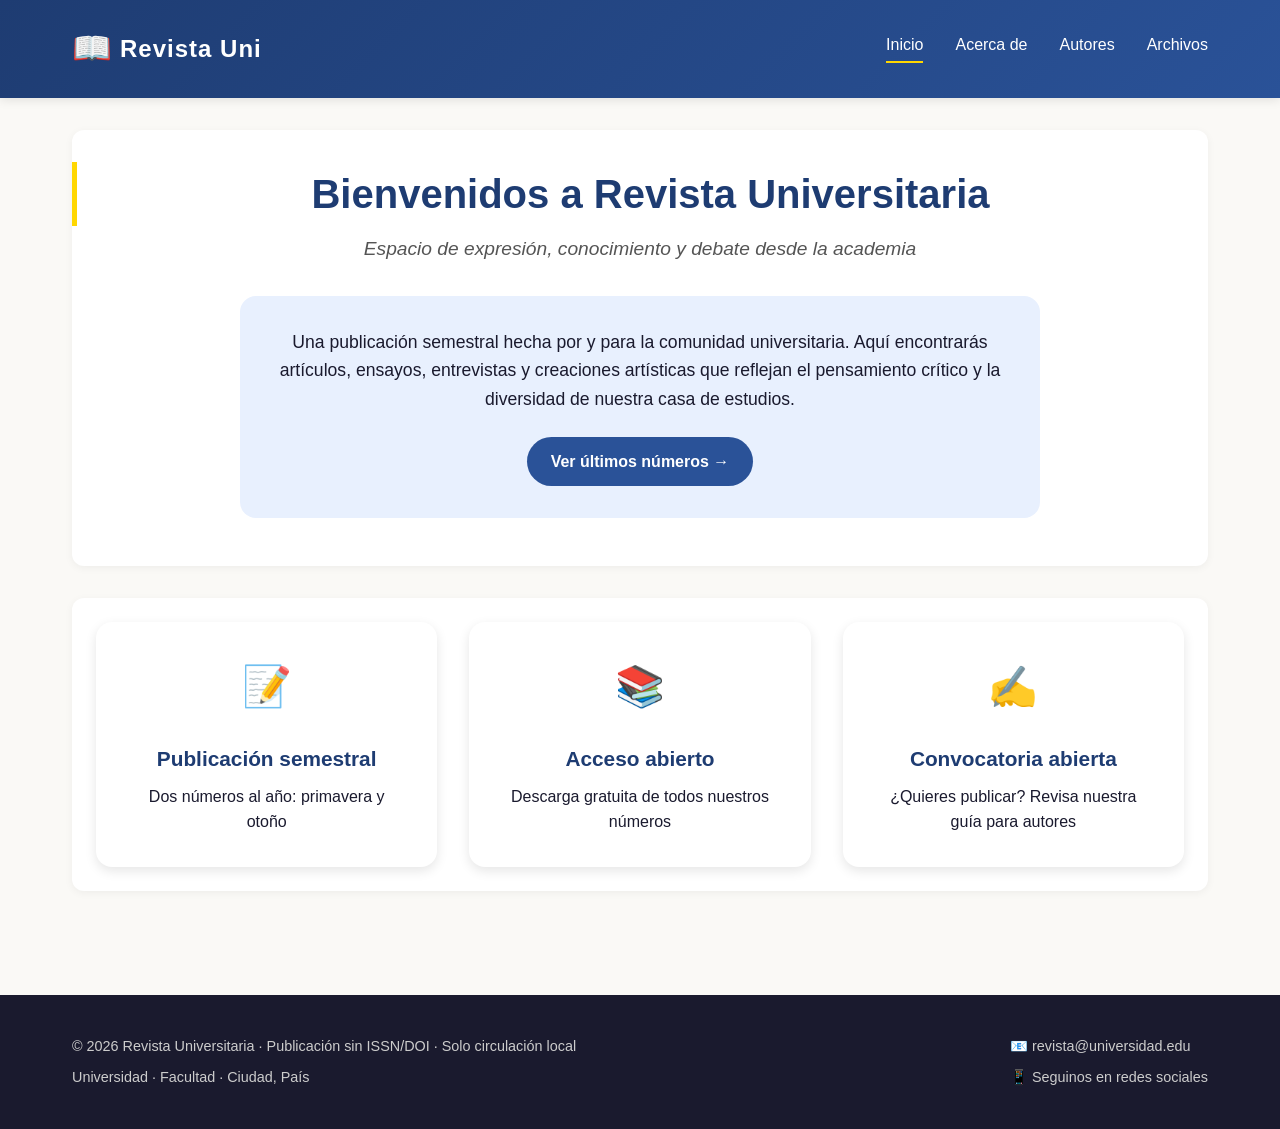
==== index.html @ cc8b7838 "First push" ====
<!DOCTYPE html>
<html lang="es">
<head>
    <meta charset="UTF-8">
    <meta name="viewport" content="width=device-width, initial-scale=1.0">
    <title>Revista Universitaria | Inicio</title>
    <link rel="stylesheet" href="styles.css">
</head>
<body>
    <div id="header"></div>

    <main class="main-content">
        <section class="welcome-section">
            <h1>Bienvenidos a Revista Universitaria</h1>
            <p class="tagline">Espacio de expresión, conocimiento y debate desde la academia</p>
            <div class="hero">
                <p>Una publicación semestral hecha por y para la comunidad universitaria. Aquí encontrarás artículos, ensayos, entrevistas y creaciones artísticas que reflejan el pensamiento crítico y la diversidad de nuestra casa de estudios.</p>
                <a href="archivos.html" class="btn">Ver últimos números →</a>
            </div>
        </section>

        <section class="features">
            <div class="feature-card">
                <span class="feature-icon">📝</span>
                <h3>Publicación semestral</h3>
                <p>Dos números al año: primavera y otoño</p>
            </div>
            <div class="feature-card">
                <span class="feature-icon">📚</span>
                <h3>Acceso abierto</h3>
                <p>Descarga gratuita de todos nuestros números</p>
            </div>
            <div class="feature-card">
                <span class="feature-icon">✍️</span>
                <h3>Convocatoria abierta</h3>
                <p>¿Quieres publicar? Revisa nuestra guía para autores</p>
            </div>
        </section>
    </main>

    <div id="footer"></div>

    <script src="components.js"></script>
    <script src="scripts.js"></script>
</body>
</html>
---- styles.css ----
/* styles.css - Estilos para Revista Universitaria */

/* Reset y base */
* {
    margin: 0;
    padding: 0;
    box-sizing: border-box;
}

body {
    font-family: 'Segoe UI', Tahoma, Geneva, Verdana, sans-serif;
    line-height: 1.6;
    color: #1a1a2e;
    background-color: #faf9f6;
    display: flex;
    flex-direction: column;
    min-height: 100vh;
}

.main-content {
    flex: 1;
    max-width: 1200px;
    margin: 2rem auto;
    padding: 0 2rem;
}

/* Contenedor */
.container {
    max-width: 1200px;
    margin: 0 auto;
    padding: 0 2rem;
}

/* Header */
.site-header {
    background: linear-gradient(135deg, #1e3c72 0%, #2a5298 100%);
    color: white;
    padding: 1rem 0;
    box-shadow: 0 2px 10px rgba(0,0,0,0.1);
    position: sticky;
    top: 0;
    z-index: 100;
}

.header-container {
    display: flex;
    justify-content: space-between;
    align-items: center;
    flex-wrap: wrap;
}

.logo a {
    display: flex;
    align-items: center;
    gap: 0.5rem;
    text-decoration: none;
    color: white;
    font-size: 1.5rem;
    font-weight: bold;
    transition: opacity 0.3s;
}

.logo a:hover {
    opacity: 0.9;
}

.logo-icon {
    font-size: 2rem;
}

.logo-text {
    letter-spacing: 1px;
}

.main-nav ul {
    display: flex;
    list-style: none;
    gap: 2rem;
}

.main-nav a {
    color: white;
    text-decoration: none;
    font-weight: 500;
    padding: 0.5rem 0;
    transition: border-bottom 0.3s;
    border-bottom: 2px solid transparent;
}

.main-nav a:hover,
.main-nav a.active {
    border-bottom-color: #ffd700;
}

/* Footer */
.site-footer {
    background: #1a1a2e;
    color: #ccc;
    padding: 2rem 0;
    margin-top: 3rem;
}

.footer-container {
    display: flex;
    justify-content: space-between;
    flex-wrap: wrap;
    gap: 1.5rem;
}

.footer-info p,
.footer-contact p {
    margin: 0.5rem 0;
    font-size: 0.9rem;
}

/* Bienvenida */
.welcome-section {
    text-align: center;
    padding: 2rem 0 3rem;
}

.welcome-section h1 {
    font-size: 2.5rem;
    color: #1e3c72;
    margin-bottom: 0.5rem;
}

.tagline {
    font-size: 1.2rem;
    color: #555;
    margin-bottom: 2rem;
    font-style: italic;
}

.hero {
    background-color: #e8f0fe;
    padding: 2rem;
    border-radius: 1rem;
    margin-top: 1rem;
    max-width: 800px;
    margin-left: auto;
    margin-right: auto;
}

.hero p {
    font-size: 1.1rem;
    margin-bottom: 1.5rem;
}

.btn {
    display: inline-block;
    background-color: #2a5298;
    color: white;
    padding: 0.75rem 1.5rem;
    border-radius: 2rem;
    text-decoration: none;
    font-weight: bold;
    transition: background 0.3s;
}

.btn:hover {
    background-color: #1e3c72;
}

/* Features cards */
.features {
    display: flex;
    gap: 2rem;
    justify-content: center;
    flex-wrap: wrap;
    margin-top: 2rem;
}

.feature-card {
    background: white;
    padding: 2rem;
    border-radius: 1rem;
    box-shadow: 0 4px 12px rgba(0,0,0,0.1);
    text-align: center;
    flex: 1;
    min-width: 200px;
    transition: transform 0.3s;
}

.feature-card:hover {
    transform: translateY(-5px);
}

.feature-icon {
    font-size: 2.5rem;
    display: block;
    margin-bottom: 1rem;
}

.feature-card h3 {
    margin-bottom: 0.5rem;
    color: #1e3c72;
}

/* Páginas internas */
h1 {
    font-size: 2.2rem;
    color: #1e3c72;
    margin-bottom: 1.5rem;
    border-left: 5px solid #ffd700;
    padding-left: 1rem;
}

h2 {
    font-size: 1.6rem;
    margin-top: 2rem;
    margin-bottom: 1rem;
    color: #2a5298;
}

h3 {
    font-size: 1.3rem;
    margin-top: 1.5rem;
    margin-bottom: 0.75rem;
    color: #333;
}

.editable-content,
section {
    background: white;
    padding: 1.5rem;
    border-radius: 0.75rem;
    box-shadow: 0 2px 8px rgba(0,0,0,0.05);
    margin-bottom: 1.5rem;
}

ul, ol {
    margin-left: 1.8rem;
    margin-top: 0.5rem;
    margin-bottom: 1rem;
}

li {
    margin: 0.5rem 0;
}

.callout {
    background: #fff3cd;
    border-left: 5px solid #ffc107;
    padding: 1rem;
    border-radius: 0.5rem;
    margin-bottom: 2rem;
}

.info-box {
    background: #d1ecf1;
    border-left: 5px solid #17a2b8;
    padding: 1rem;
    border-radius: 0.5rem;
    margin-top: 2rem;
}

/* Archivos - grid de volúmenes */
.year-section {
    margin-bottom: 3rem;
}

.year-section h2 {
    font-size: 1.8rem;
    border-bottom: 2px solid #ddd;
    padding-bottom: 0.5rem;
    margin-bottom: 1.5rem;
}

.volumes-grid {
    display: grid;
    grid-template-columns: repeat(auto-fill, minmax(280px, 1fr));
    gap: 1.5rem;
}

.volume-card {
    background: white;
    border-radius: 0.75rem;
    padding: 1.5rem;
    box-shadow: 0 2px 8px rgba(0,0,0,0.1);
    transition: transform 0.2s, box-shadow 0.2s;
}

.volume-card:hover {
    transform: translateY(-3px);
    box-shadow: 0 6px 16px rgba(0,0,0,0.15);
}

.volume-number {
    font-size: 1.3rem;
    font-weight: bold;
    color: #1e3c72;
    margin-bottom: 0.3rem;
}

.volume-meta {
    font-size: 0.9rem;
    color: #ff8c00;
    font-weight: 500;
    margin-bottom: 0.75rem;
}

.volume-description {
    font-size: 0.95rem;
    margin-bottom: 1rem;
    color: #555;
}

.btn-small {
    display: inline-block;
    background-color: #2a5298;
    color: white;
    padding: 0.5rem 1rem;
    border-radius: 1.5rem;
    text-decoration: none;
    font-size: 0.85rem;
    font-weight: bold;
    transition: background 0.3s;
}

.btn-small:hover {
    background-color: #1e3c72;
}

.badge-proximo {
    display: inline-block;
    background-color: #aaa;
    color: white;
    padding: 0.3rem 0.8rem;
    border-radius: 1rem;
    font-size: 0.75rem;
    font-weight: bold;
}

.subtitle {
    color: #666;
    margin-bottom: 2rem;
}

/* Responsive */
@media (max-width: 768px) {
    .header-container {
        flex-direction: column;
        gap: 1rem;
    }
    
    .main-nav ul {
        gap: 1rem;
        flex-wrap: wrap;
        justify-content: center;
    }
    
    .footer-container {
        flex-direction: column;
        text-align: center;
    }
    
    .main-content {
        padding: 0 1rem;
    }
    
    h1 {
        font-size: 1.8rem;
    }
    
    .welcome-section h1 {
        font-size: 2rem;
    }
}
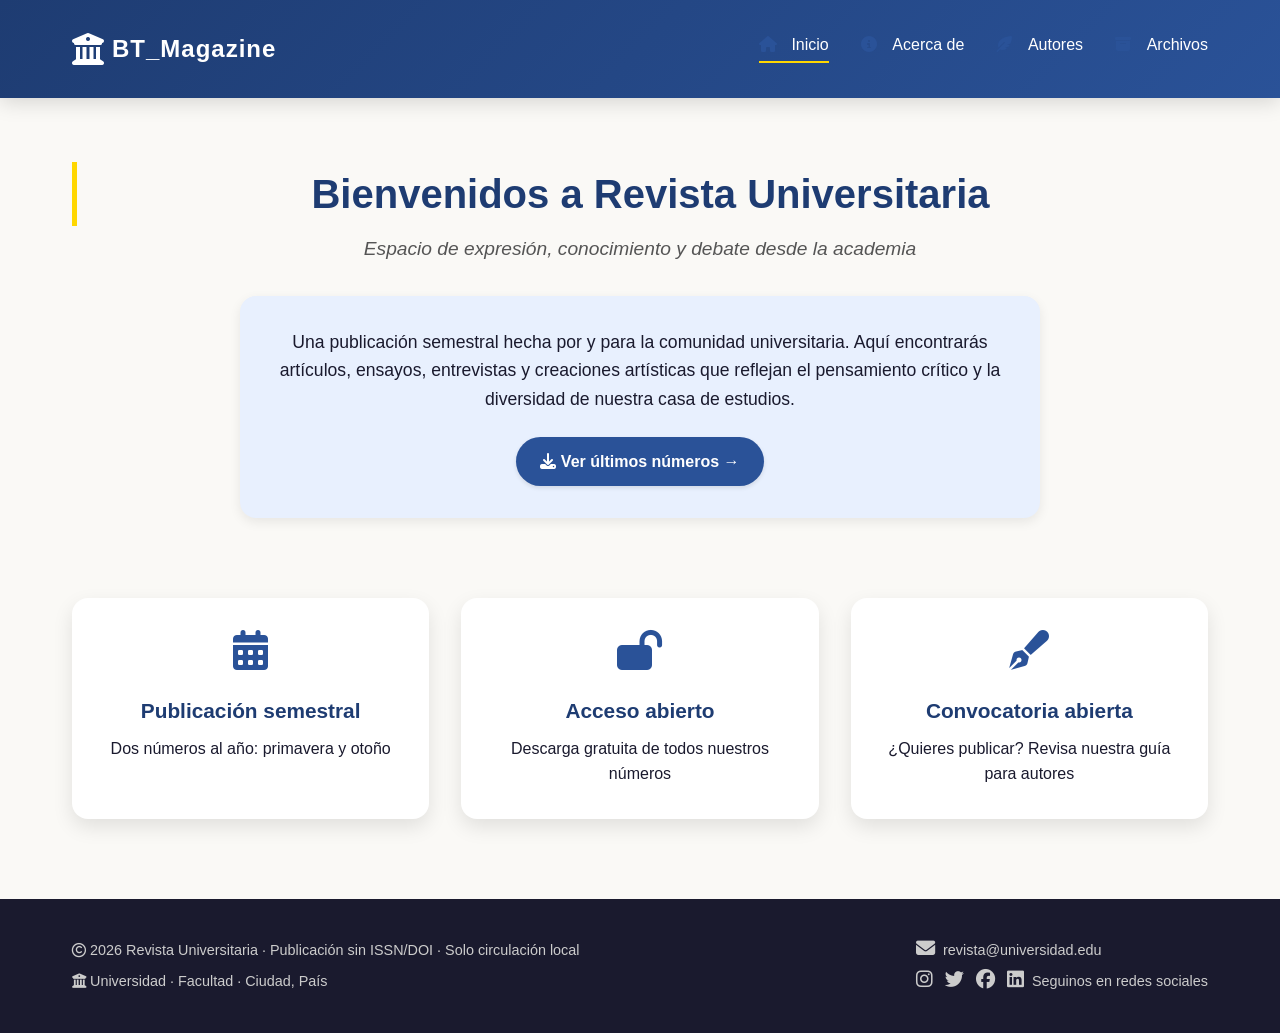
==== commit 9b07ff2b: "First design" ====
--- a/index.html
+++ b/index.html
@@ -4,6 +4,7 @@
     <meta charset="UTF-8">
     <meta name="viewport" content="width=device-width, initial-scale=1.0">
     <title>Revista Universitaria | Inicio</title>
+    <link rel="stylesheet" href="https://cdnjs.cloudflare.com/ajax/libs/font-awesome/6.5.1/css/all.min.css">
     <link rel="stylesheet" href="styles.css">
 </head>
 <body>
@@ -15,23 +16,23 @@
             <p class="tagline">Espacio de expresión, conocimiento y debate desde la academia</p>
             <div class="hero">
                 <p>Una publicación semestral hecha por y para la comunidad universitaria. Aquí encontrarás artículos, ensayos, entrevistas y creaciones artísticas que reflejan el pensamiento crítico y la diversidad de nuestra casa de estudios.</p>
-                <a href="archivos.html" class="btn">Ver últimos números →</a>
+                <a href="archivos.html" class="btn"><i class="fas fa-download"></i> Ver últimos números →</a>
             </div>
         </section>
 
         <section class="features">
             <div class="feature-card">
-                <span class="feature-icon">📝</span>
+                <i class="fas fa-calendar-alt feature-icon"></i>
                 <h3>Publicación semestral</h3>
                 <p>Dos números al año: primavera y otoño</p>
             </div>
             <div class="feature-card">
-                <span class="feature-icon">📚</span>
+                <i class="fas fa-lock-open feature-icon"></i>
                 <h3>Acceso abierto</h3>
                 <p>Descarga gratuita de todos nuestros números</p>
             </div>
             <div class="feature-card">
-                <span class="feature-icon">✍️</span>
+                <i class="fas fa-pen-fancy feature-icon"></i>
                 <h3>Convocatoria abierta</h3>
                 <p>¿Quieres publicar? Revisa nuestra guía para autores</p>
             </div>
--- a/styles.css
+++ b/styles.css
@@ -22,6 +22,7 @@
     max-width: 1200px;
     margin: 2rem auto;
     padding: 0 2rem;
+    width: 100%;
 }
 
 /* Contenedor */
@@ -36,7 +37,7 @@
     background: linear-gradient(135deg, #1e3c72 0%, #2a5298 100%);
     color: white;
     padding: 1rem 0;
-    box-shadow: 0 2px 10px rgba(0,0,0,0.1);
+    box-shadow: 0 4px 20px rgba(0,0,0,0.15);
     position: sticky;
     top: 0;
     z-index: 100;
@@ -87,6 +88,10 @@
     border-bottom: 2px solid transparent;
 }
 
+.main-nav a i {
+    margin-right: 0.5rem;
+}
+
 .main-nav a:hover,
 .main-nav a.active {
     border-bottom-color: #ffd700;
@@ -111,6 +116,17 @@
 .footer-contact p {
     margin: 0.5rem 0;
     font-size: 0.9rem;
+}
+
+.footer-contact i {
+    margin: 0 0.25rem;
+    font-size: 1.2rem;
+    transition: color 0.3s;
+}
+
+.footer-contact i:hover {
+    color: #ffd700;
+    cursor: pointer;
 }
 
 /* Bienvenida */
@@ -140,6 +156,7 @@
     max-width: 800px;
     margin-left: auto;
     margin-right: auto;
+    box-shadow: 0 4px 12px rgba(0,0,0,0.08);
 }
 
 .hero p {
@@ -155,14 +172,18 @@
     border-radius: 2rem;
     text-decoration: none;
     font-weight: bold;
-    transition: background 0.3s;
+    transition: all 0.3s ease;
+    box-shadow: 0 2px 4px rgba(0,0,0,0.1);
 }
 
 .btn:hover {
     background-color: #1e3c72;
+    transform: translateY(-2px);
+    box-shadow: 0 4px 12px rgba(0,0,0,0.15);
 }
 
 /* Features cards */
+
 .features {
     display: flex;
     gap: 2rem;
@@ -175,21 +196,23 @@
     background: white;
     padding: 2rem;
     border-radius: 1rem;
-    box-shadow: 0 4px 12px rgba(0,0,0,0.1);
+    box-shadow: 0 8px 20px rgba(0,0,0,0.1);
     text-align: center;
     flex: 1;
     min-width: 200px;
-    transition: transform 0.3s;
+    transition: all 0.3s ease;
 }
 
 .feature-card:hover {
     transform: translateY(-5px);
+    box-shadow: 0 12px 28px rgba(0,0,0,0.15);
 }
 
 .feature-icon {
     font-size: 2.5rem;
     display: block;
     margin-bottom: 1rem;
+    color: #2a5298;
 }
 
 .feature-card h3 {
@@ -197,7 +220,8 @@
     color: #1e3c72;
 }
 
-/* Páginas internas */
+/* Páginas internas - Estilos unificados */
+
 h1 {
     font-size: 2.2rem;
     color: #1e3c72;
@@ -220,13 +244,47 @@
     color: #333;
 }
 
+/* Contenedor unificado para el contenido de todas las páginas */
+
 .editable-content,
-section {
+section:not(.welcome-section):not(.features) {
     background: white;
-    padding: 1.5rem;
-    border-radius: 0.75rem;
+    padding: 2rem;
+    border-radius: 1rem;
     box-shadow: 0 2px 8px rgba(0,0,0,0.05);
     margin-bottom: 1.5rem;
+    width: 100%;
+    max-width: 100%;
+}
+
+/* Para mantener consistencia en todas las páginas */
+
+.callout {
+    background: #fff3cd;
+    border-left: 5px solid #ffc107;
+    padding: 1rem 1.5rem;
+    border-radius: 0.5rem;
+    margin-bottom: 1.5rem;
+    box-shadow: 0 2px 4px rgba(0,0,0,0.05);
+    width: 100%;
+}
+
+.callout i {
+    margin-right: 0.5rem;
+}
+
+.info-box {
+    background: #d1ecf1;
+    border-left: 5px solid #17a2b8;
+    padding: 1rem 1.5rem;
+    border-radius: 0.5rem;
+    margin-top: 1.5rem;
+    box-shadow: 0 2px 4px rgba(0,0,0,0.05);
+    width: 100%;
+}
+
+.info-box i {
+    margin-right: 0.5rem;
 }
 
 ul, ol {
@@ -239,25 +297,17 @@
     margin: 0.5rem 0;
 }
 
-.callout {
-    background: #fff3cd;
-    border-left: 5px solid #ffc107;
-    padding: 1rem;
-    border-radius: 0.5rem;
-    margin-bottom: 2rem;
-}
-
-.info-box {
-    background: #d1ecf1;
-    border-left: 5px solid #17a2b8;
-    padding: 1rem;
-    border-radius: 0.5rem;
-    margin-top: 2rem;
+li i {
+    margin-right: 0.5rem;
+    color: #2a5298;
+    width: 1.25rem;
 }
 
 /* Archivos - grid de volúmenes */
+
 .year-section {
     margin-bottom: 3rem;
+    width: 100%;
 }
 
 .year-section h2 {
@@ -267,69 +317,131 @@
     margin-bottom: 1.5rem;
 }
 
+.year-section h2 i {
+    margin-right: 0.75rem;
+}
+
 .volumes-grid {
     display: grid;
-    grid-template-columns: repeat(auto-fill, minmax(280px, 1fr));
-    gap: 1.5rem;
+    grid-template-columns: repeat(auto-fill, minmax(300px, 1fr));
+    gap: 2rem;
+    width: 100%;
 }
 
 .volume-card {
     background: white;
-    border-radius: 0.75rem;
-    padding: 1.5rem;
-    box-shadow: 0 2px 8px rgba(0,0,0,0.1);
-    transition: transform 0.2s, box-shadow 0.2s;
+    border-radius: 1rem;
+    overflow: hidden;
+    box-shadow: 0 8px 24px rgba(0,0,0,0.12);
+    transition: all 0.3s cubic-bezier(0.4, 0, 0.2, 1);
+    display: flex;
+    flex-direction: column;
+    cursor: pointer;
 }
 
 .volume-card:hover {
-    transform: translateY(-3px);
-    box-shadow: 0 6px 16px rgba(0,0,0,0.15);
+    transform: translateY(-6px);
+    box-shadow: 0 16px 32px rgba(0,0,0,0.16);
+}
+
+/* Vista previa - altura reducida en 1/4 (de 1.414 a 1.06) */
+.volume-preview {
+    position: relative;
+    background: linear-gradient(135deg, #667eea 0%, #764ba2 100%);
+    aspect-ratio: 1 / 1.06;
+    width: 100%;
+    display: flex;
+    align-items: center;
+    justify-content: center;
+    overflow: hidden;
+    cursor: pointer;
+}
+
+.preview-image {
+    width: 100%;
+    height: 100%;
+    object-fit: cover;
+    transition: transform 0.3s ease;
+}
+
+.volume-card:hover .preview-image {
+    transform: scale(1.02);
+}
+
+.preview-placeholder {
+    display: flex;
+    flex-direction: column;
+    align-items: center;
+    justify-content: center;
+    gap: 0.75rem;
+    color: white;
+    text-align: center;
+    padding: 1rem;
+}
+
+.preview-placeholder i {
+    font-size: 3rem;
+}
+
+.preview-placeholder span {
+    font-size: 0.85rem;
+    opacity: 0.9;
+}
+
+.volume-info {
+    padding: 1.25rem;
+    flex: 1;
+    display: flex;
+    flex-direction: column;
 }
 
 .volume-number {
-    font-size: 1.3rem;
+    font-size: 1rem;
     font-weight: bold;
     color: #1e3c72;
-    margin-bottom: 0.3rem;
+    margin-bottom: 0.25rem;
+}
+
+.volume-number i {
+    margin-right: 0.5rem;
+}
+
+.volume-title {
+    font-size: 1.2rem;
+    font-weight: bold;
+    color: #2a5298;
+    margin-bottom: 0.5rem;
 }
 
 .volume-meta {
-    font-size: 0.9rem;
+    font-size: 0.8rem;
     color: #ff8c00;
     font-weight: 500;
     margin-bottom: 0.75rem;
+    display: flex;
+    gap: 1rem;
+    flex-wrap: wrap;
+}
+
+.volume-meta i {
+    margin-right: 0.3rem;
 }
 
 .volume-description {
-    font-size: 0.95rem;
-    margin-bottom: 1rem;
+    font-size: 0.9rem;
+    margin-bottom: 0;
     color: #555;
-}
-
+    line-height: 1.5;
+}
+
+.volume-description i {
+    margin-right: 0.5rem;
+    color: #2a5298;
+}
+
+/* Botón oculto (ya no se usa) */
 .btn-small {
-    display: inline-block;
-    background-color: #2a5298;
-    color: white;
-    padding: 0.5rem 1rem;
-    border-radius: 1.5rem;
-    text-decoration: none;
-    font-size: 0.85rem;
-    font-weight: bold;
-    transition: background 0.3s;
-}
-
-.btn-small:hover {
-    background-color: #1e3c72;
-}
-
-.badge-proximo {
-    display: inline-block;
-    background-color: #aaa;
-    color: white;
-    padding: 0.3rem 0.8rem;
-    border-radius: 1rem;
-    font-size: 0.75rem;
-    font-weight: bold;
+    display: none;
 }
 
 .subtitle {
@@ -337,7 +449,12 @@
     margin-bottom: 2rem;
 }
 
+.subtitle i {
+    margin-right: 0.5rem;
+}
+
 /* Responsive */
+
 @media (max-width: 768px) {
     .header-container {
         flex-direction: column;
@@ -350,6 +467,10 @@
         justify-content: center;
     }
     
+    .main-nav a i {
+        margin-right: 0.25rem;
+    }
+    
     .footer-container {
         flex-direction: column;
         text-align: center;
@@ -366,4 +487,13 @@
     .welcome-section h1 {
         font-size: 2rem;
     }
+    
+    .volumes-grid {
+        grid-template-columns: 1fr;
+    }
+    
+    .editable-content,
+    section:not(.welcome-section):not(.features) {
+        padding: 1.25rem;
+    }
 }
